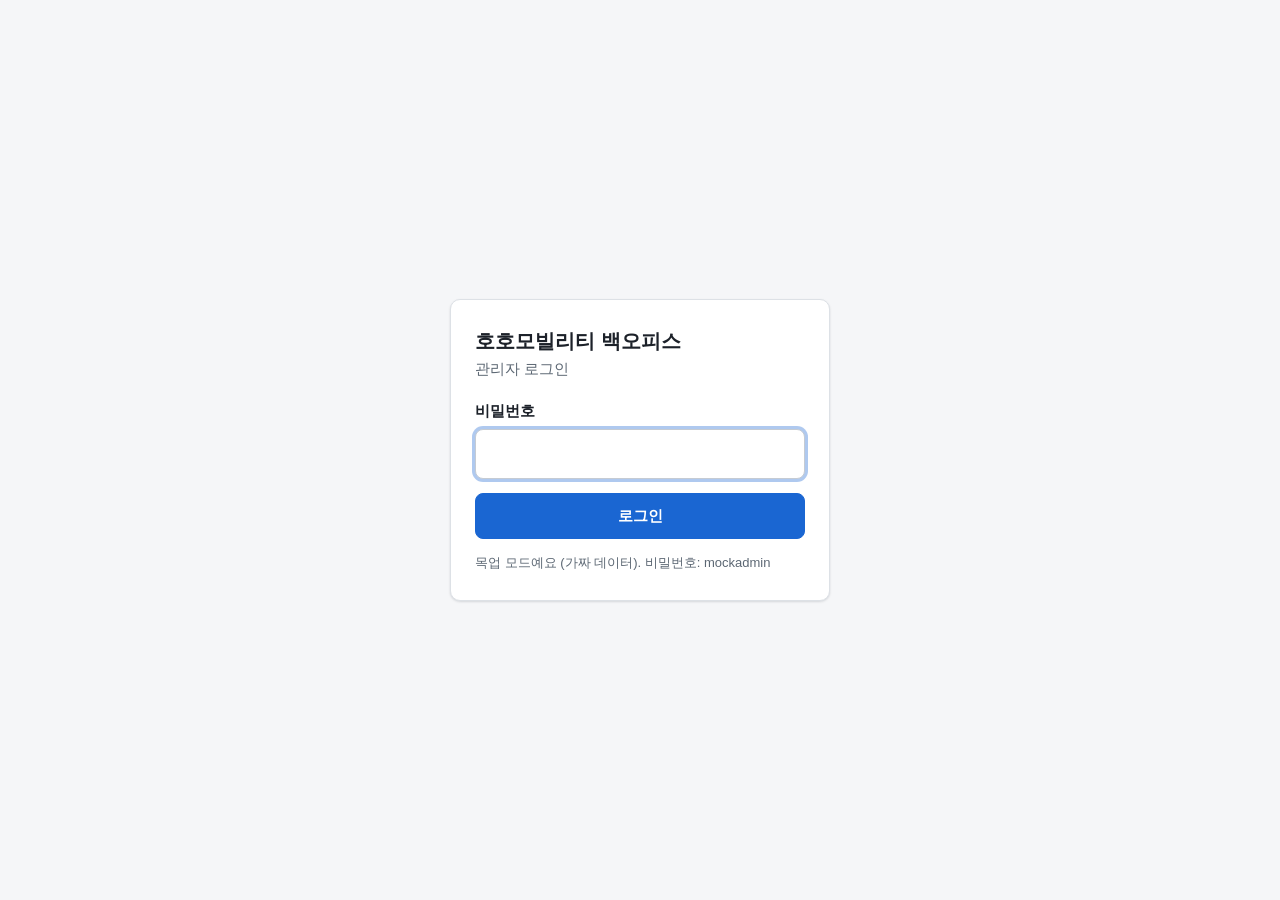
==== dashboard.html @ 7a56f04c "호호모빌리티 백오피스 관리자 화면 (GitHub Pages) - 로그인(#k= 자동로그인), P1 데이터 확인, P3 메시지, P4 대시보드 (읽기 전용) - FormatCore:" ====
<!DOCTYPE html>
<html lang="ko">
<head>
  <meta charset="utf-8">
  <meta name="viewport" content="width=device-width, initial-scale=1">
  <meta name="robots" content="noindex">
  <meta name="referrer" content="no-referrer">
  <meta http-equiv="Content-Security-Policy" content="default-src 'self'; script-src 'self'; style-src 'self'; img-src 'self' data:; font-src 'self'; connect-src https://script.google.com https://script.googleusercontent.com; object-src 'none'; base-uri 'none'; form-action 'none'">
  <title>대시보드</title>
  <link rel="icon" href="data:,">
  <link rel="stylesheet" href="assets/css/app.css?v=20261026">
  <script src="assets/js/auth.js?v=20261026"></script>
</head>
<body>
  <header id="topbar" class="topbar"></header>
  <main class="container">
    <div class="page-head">
      <h1>대시보드</h1>
      <p class="muted">날짜 기준으로 집계하고, 취소된 예약은 빼요.</p>
    </div>

    <div class="dash-controls">
      <div class="filter">
        <span class="filter-label" id="presetLabel">기간</span>
        <div class="seg" role="group" aria-labelledby="presetLabel" id="presets"></div>
      </div>
      <div class="filter" id="customBox" hidden>
        <span class="filter-label">직접 선택</span>
        <div class="range">
          <input type="date" id="from" class="input" aria-label="시작 날짜">
          <span class="muted">~</span>
          <input type="date" id="to" class="input" aria-label="끝 날짜">
        </div>
      </div>
      <div class="filter">
        <span class="filter-label" id="unitLabel">단위</span>
        <div class="seg" role="group" aria-labelledby="unitLabel" id="units"></div>
      </div>
    </div>
    <p class="period-note" id="periodNote" aria-live="polite"></p>

    <div id="dash" class="dash-body">
      <div class="kpis" id="kpis"></div>
      <div class="charts">
        <section class="chart-card" aria-labelledby="h-rev">
          <h2 id="h-rev">기간별 매출</h2>
          <p class="chart-sub">요금 합계</p>
          <div class="chart-box" id="chRevenue"></div>
          <div id="tbRevenue"></div>
        </section>
        <section class="chart-card" aria-labelledby="h-cnt">
          <h2 id="h-cnt">기간별 도착·출발 건수</h2>
          <div class="legend" id="lgCounts"></div>
          <div class="chart-box" id="chCounts"></div>
          <div id="tbCounts"></div>
        </section>
        <section class="chart-card" aria-labelledby="h-drv">
          <h2 id="h-drv">기사별 운행 건수와 정산액</h2>
          <p class="chart-sub">단위가 달라 두 차트로 나눠 그렸어요</p>
          <div class="multiples">
            <div><h3>운행 건수</h3><div class="chart-box" id="chDrvCount"></div></div>
            <div><h3>정산액</h3><div class="chart-box" id="chDrvPay"></div></div>
          </div>
          <div id="tbDrivers"></div>
        </section>
        <section class="chart-card" aria-labelledby="h-hr">
          <h2 id="h-hr">시간대별 예약 분포</h2>
          <p class="chart-sub">시간 칸 기준 0~23시</p>
          <div class="chart-box" id="chHours"></div>
          <div id="tbHours"></div>
        </section>
      </div>
    </div>
  </main>

  <script src="assets/js/config.js?v=20261026"></script>
  <script src="assets/js/format-core.js?v=20261026"></script>
  <script src="assets/js/schema-defaults.js?v=20261026"></script>
  <script src="assets/js/mock-data.js?v=20261026"></script>
  <script src="assets/js/api.js?v=20261026"></script>
  <script src="assets/js/ui.js?v=20261026"></script>
  <script src="assets/js/charts.js?v=20261026"></script>
  <script src="assets/js/dashboard.js?v=20261026"></script>
</body>
</html>
---- assets/css/app.css ----
/* 호호모빌리티 백오피스 — github.io 관리자 화면 */
:root {
  --bg: #f5f6f8;
  --surface: #ffffff;
  --surface-2: #f1f3f6;
  --text: #1c2129;
  --muted: #5c6773;
  --line: #dde1e6;
  --line-strong: #c5cbd3;
  --primary: #1a66d2;
  --primary-hover: #1452aa;
  --primary-soft: #e8f0fc;
  --ok: #137333;
  --ok-soft: #e6f4ea;
  --bad: #c5221f;
  --bad-soft: #fdecea;
  --warn: #8a5a00;
  --warn-soft: #fff4d6;
  --gray-soft: #eceff3;
  --focus: 0 0 0 3px rgba(26, 102, 210, 0.35);
  --radius: 10px;
  --shadow: 0 1px 2px rgba(16, 24, 40, 0.06), 0 1px 3px rgba(16, 24, 40, 0.08);
  /* 차트 — 1·2번은 흰 배경에서 색각 검증 통과 (CVD ΔE 24.7, 정상 ΔE 33.6, 대비 3:1 이상) */
  --c1: #2a78d6;
  --c2: #eb6834;
  --c-grid: #e6e9ee;
  --c-axis: #6b7580;
}

* { box-sizing: border-box; }
html, body { margin: 0; padding: 0; }
body {
  background: var(--bg);
  color: var(--text);
  font: 15px/1.5 -apple-system, BlinkMacSystemFont, "Apple SD Gothic Neo", "Malgun Gothic", "Noto Sans KR", "Segoe UI", sans-serif;
  -webkit-text-size-adjust: 100%;
}
[hidden] { display: none !important; }
h1, h2, h3 { margin: 0; line-height: 1.3; }
a { color: var(--primary); }
button, input, select, textarea { font: inherit; color: inherit; }
:focus-visible { outline: none; box-shadow: var(--focus); border-radius: 6px; }
.muted { color: var(--muted); }
.small { font-size: 13px; }
.offscreen { position: fixed; left: -9999px; top: -9999px; opacity: 0; }

/* ---------------------------------------------------------------- 상단 바 */
.topbar { background: var(--surface); border-bottom: 1px solid var(--line); position: sticky; top: 0; z-index: 10; }
.topbar-inner { max-width: 1400px; margin: 0 auto; padding: 0 16px; min-height: 56px; display: flex; align-items: center; gap: 16px; flex-wrap: wrap; }
.brand { font-weight: 800; color: var(--text); text-decoration: none; font-size: 16px; white-space: nowrap; }
.nav { display: flex; gap: 4px; flex: 1; flex-wrap: wrap; }
.nav-link { color: var(--muted); text-decoration: none; padding: 8px 12px; border-radius: 8px; font-weight: 600; white-space: nowrap; }
.nav-link:hover { background: var(--surface-2); color: var(--text); }
.nav-link.is-active { background: var(--primary-soft); color: var(--primary); }
.nav-ext { color: var(--primary); }
.topbar-user { display: flex; align-items: center; gap: 8px; margin-left: auto; }
.user-name { color: var(--muted); font-size: 14px; }
.badge-mock { background: var(--warn-soft); color: var(--warn); }

/* ---------------------------------------------------------------- 기본 요소 */
.container { max-width: 1400px; margin: 0 auto; padding: 20px 16px 48px; }
.page-head { display: flex; flex-wrap: wrap; align-items: baseline; gap: 4px 16px; margin-bottom: 16px; }
.page-head h1 { font-size: 22px; }
.page-head p { margin: 0; }
.card { background: var(--surface); border: 1px solid var(--line); border-radius: var(--radius); box-shadow: var(--shadow); }

.btn { display: inline-flex; align-items: center; justify-content: center; gap: 6px; border: 1px solid var(--line-strong); background: var(--surface); border-radius: 8px; padding: 8px 14px; min-height: 40px; cursor: pointer; font-weight: 600; text-decoration: none; color: var(--text); }
.btn:hover:not(:disabled) { background: var(--surface-2); }
.btn:disabled { opacity: 0.5; cursor: not-allowed; }
.btn-primary { background: var(--primary); border-color: var(--primary); color: #fff; }
.btn-primary:hover:not(:disabled) { background: var(--primary-hover); }
.btn-ghost { background: transparent; border-color: var(--line); }
.btn-sm { min-height: 32px; padding: 4px 10px; font-size: 13px; }
.btn-block { width: 100%; }

.input { border: 1px solid var(--line-strong); border-radius: 8px; padding: 8px 10px; min-height: 40px; background: var(--surface); width: 100%; }
select.input { width: auto; }

.badge { display: inline-block; padding: 2px 8px; border-radius: 999px; font-size: 12px; font-weight: 700; background: var(--gray-soft); color: var(--muted); white-space: nowrap; }
.badge-접수 { background: var(--primary-soft); color: var(--primary); }
.badge-배차완료 { background: var(--ok-soft); color: var(--ok); }
.badge-운행완료 { background: var(--gray-soft); color: var(--muted); }
.badge-취소 { background: var(--bad-soft); color: var(--bad); }
.badge-도착 { background: #e7f0ff; color: #1f4f9e; }
.badge-출발 { background: #fff0e3; color: #9a4a10; }

.msg { margin: 12px 0 0; font-size: 14px; }
.msg-error { color: var(--bad); }
.notice { background: var(--primary-soft); color: #23497e; border-radius: 8px; padding: 10px 14px; font-size: 14px; margin-bottom: 16px; }

/* 로딩·오류 */
.state { padding: 40px 16px; text-align: center; color: var(--muted); }
.state-error { color: var(--bad); }
.state-error p { margin: 0 0 12px; }
.state-loading { display: flex; align-items: center; justify-content: center; gap: 10px; }
.spinner { width: 18px; height: 18px; border: 3px solid var(--line); border-top-color: var(--primary); border-radius: 50%; animation: spin 0.8s linear infinite; }
@keyframes spin { to { transform: rotate(360deg); } }
@media (prefers-reduced-motion: reduce) { .spinner { animation-duration: 3s; } }

.toast { position: fixed; left: 50%; bottom: 24px; transform: translate(-50%, 20px); background: #1c2129; color: #fff; padding: 10px 16px; border-radius: 8px; font-size: 14px; opacity: 0; pointer-events: none; transition: opacity .2s, transform .2s; z-index: 50; max-width: calc(100% - 32px); }
.toast.is-on { opacity: 1; transform: translate(-50%, 0); }

/* ---------------------------------------------------------------- 로그인 */
.login-wrap { min-height: 100vh; display: flex; align-items: center; justify-content: center; padding: 24px 16px; }
.login-card { width: 100%; max-width: 380px; padding: 28px 24px; }
.login-title { font-size: 20px; margin-bottom: 4px; }
.login-card p { margin: 0 0 20px; }
.login-card label { display: block; font-weight: 600; margin-bottom: 6px; }
.login-card .input { font-size: 16px; padding: 12px; margin-bottom: 14px; }
.login-card .btn { min-height: 46px; }
.login-card #mockHint { margin: 14px 0 0; }

/* ---------------------------------------------------------------- 필터 */
.filters { display: flex; flex-wrap: wrap; align-items: flex-end; gap: 12px; background: var(--surface); border: 1px solid var(--line); border-radius: var(--radius); padding: 14px; margin-bottom: 14px; }
.filter { display: flex; flex-direction: column; gap: 4px; min-width: 0; }
.filter-q { flex: 1 1 220px; }
.filter-label { font-size: 12px; font-weight: 700; color: var(--muted); }
.range { display: flex; align-items: center; gap: 6px; }
.range .input { width: 150px; }
.filter-actions { flex-direction: row; gap: 8px; margin-left: auto; }
.ms { position: relative; }
.ms-summary { list-style: none; cursor: pointer; border: 1px solid var(--line-strong); border-radius: 8px; padding: 8px 32px 8px 10px; min-height: 40px; min-width: 130px; background: var(--surface); white-space: nowrap; max-width: 220px; overflow: hidden; text-overflow: ellipsis; position: relative; }
.ms-summary::-webkit-details-marker { display: none; }
.ms-summary::after { content: '▾'; position: absolute; right: 10px; top: 50%; transform: translateY(-50%); color: var(--muted); }
.ms-panel { position: absolute; top: calc(100% + 4px); left: 0; z-index: 20; background: var(--surface); border: 1px solid var(--line); border-radius: 8px; box-shadow: 0 8px 24px rgba(16, 24, 40, 0.14); padding: 6px; min-width: 180px; max-height: 280px; overflow-y: auto; }
.ms-option { display: flex; align-items: center; gap: 8px; padding: 6px 8px; border-radius: 6px; cursor: pointer; white-space: nowrap; }
.ms-option:hover { background: var(--surface-2); }

/* ---------------------------------------------------------------- 표 (P1) */
.result-bar { display: flex; align-items: center; justify-content: space-between; gap: 12px; margin: 4px 2px 10px; color: var(--muted); font-size: 14px; }
.table-box { background: var(--surface); border: 1px solid var(--line); border-radius: var(--radius); overflow: auto; max-height: calc(100vh - 290px); min-height: 200px; }
table.data { width: 100%; border-collapse: separate; border-spacing: 0; font-size: 14px; }
table.data th, table.data td { padding: 9px 12px; border-bottom: 1px solid var(--line); text-align: left; vertical-align: top; }
table.data thead th { position: sticky; top: 0; background: var(--surface-2); z-index: 1; white-space: nowrap; padding: 0; }
.sort-btn { all: unset; display: flex; align-items: center; gap: 4px; padding: 9px 12px; cursor: pointer; font-weight: 700; width: 100%; box-sizing: border-box; }
.sort-btn:focus-visible { box-shadow: inset var(--focus); }
.sort-ind { color: var(--muted); font-size: 11px; min-width: 10px; }
table.data tbody tr { cursor: pointer; }
table.data tbody tr:hover td { background: #f8fafc; }
table.data tbody tr:focus-visible { outline: none; }
table.data tbody tr:focus-visible td { background: var(--primary-soft); }
table.data td { white-space: nowrap; }
table.data td.num { text-align: right; font-variant-numeric: tabular-nums; white-space: nowrap; }
table.data td.nowrap { white-space: nowrap; }
table.data td.clip { max-width: 260px; overflow: hidden; text-overflow: ellipsis; white-space: nowrap; }
table.data td .sub { display: block; color: var(--muted); font-size: 12px; }
table.data td.id { color: var(--muted); font-size: 12px; white-space: nowrap; }
.empty-row td { text-align: center; color: var(--muted); padding: 40px; cursor: default; }
.pager { display: flex; align-items: center; justify-content: center; gap: 12px; margin-top: 14px; }

/* ---------------------------------------------------------------- 대화상자 */
.dialog { border: none; border-radius: 12px; padding: 0; width: min(640px, calc(100% - 24px)); max-height: calc(100vh - 48px); box-shadow: 0 20px 60px rgba(16, 24, 40, 0.3); color: var(--text); }
.dialog::backdrop { background: rgba(15, 20, 25, 0.45); }
.dialog-head { display: flex; justify-content: space-between; align-items: center; gap: 12px; padding: 16px 20px; border-bottom: 1px solid var(--line); }
.dialog-head h2 { font-size: 18px; }
.dialog-body { padding: 16px 20px; overflow-y: auto; max-height: calc(100vh - 200px); }
.dialog-foot { padding: 12px 20px; border-top: 1px solid var(--line); display: flex; justify-content: flex-end; gap: 8px; align-items: center; }
.dialog-foot .muted { margin-right: auto; font-size: 13px; }
.detail-list { display: grid; grid-template-columns: max-content 1fr; gap: 10px 20px; margin: 0; }
.detail-list dt { color: var(--muted); font-weight: 600; }
.detail-list dd { margin: 0; font-size: 17px; white-space: pre-wrap; word-break: break-word; }
.copy-area { width: 100%; min-height: 200px; margin-top: 8px; font-family: ui-monospace, Consolas, monospace; font-size: 13px; }

/* ---------------------------------------------------------------- 메시지 (P3) */
.msg-toolbar { display: flex; flex-wrap: wrap; align-items: center; gap: 10px 14px; background: var(--surface); border: 1px solid var(--line); border-radius: var(--radius); padding: 12px 14px; margin-bottom: 14px; }
.msg-toolbar label { font-weight: 600; }
.check-all { display: inline-flex; align-items: center; gap: 6px; font-weight: 600; }
.msg-toolbar .spacer { flex: 1; }
.cards { display: grid; grid-template-columns: 1fr; gap: 14px; }
@media (min-width: 1000px) { .cards { grid-template-columns: 1fr 1fr; } }
.mcard { background: var(--surface); border: 1px solid var(--line); border-radius: var(--radius); box-shadow: var(--shadow); display: flex; flex-direction: column; }
.mcard.is-selected { border-color: var(--primary); box-shadow: 0 0 0 2px var(--primary-soft); }
.mcard-head { display: flex; align-items: center; gap: 10px; padding: 12px 14px; border-bottom: 1px solid var(--line); flex-wrap: wrap; }
.mcard-head input[type=checkbox] { width: 20px; height: 20px; }
.mcard-when { font-weight: 700; }
.mcard-id { margin-left: auto; color: var(--muted); font-size: 12px; }
.mcard-sum { display: grid; grid-template-columns: max-content 1fr; gap: 4px 12px; padding: 12px 14px; margin: 0; font-size: 14px; }
.mcard-sum dt { color: var(--muted); }
.mcard-sum dd { margin: 0; white-space: pre-wrap; word-break: break-word; }
.mcard-msg { margin: 0 14px; padding: 12px; background: var(--surface-2); border-radius: 8px; font: 14px/1.6 inherit; white-space: pre-wrap; word-break: break-word; font-family: inherit; }
.mcard-warn { margin: 10px 14px 0; padding: 8px 12px 8px 28px; background: var(--warn-soft); color: var(--warn); border-radius: 8px; font-size: 13px; }
.mcard-foot { display: flex; justify-content: flex-end; padding: 12px 14px; }

/* ---------------------------------------------------------------- 대시보드 (P4) */
.dash-controls { display: flex; flex-wrap: wrap; align-items: flex-end; gap: 12px; background: var(--surface); border: 1px solid var(--line); border-radius: var(--radius); padding: 14px; margin-bottom: 14px; }
.seg { display: inline-flex; border: 1px solid var(--line-strong); border-radius: 8px; overflow: hidden; flex-wrap: wrap; }
.seg button { border: none; background: var(--surface); padding: 8px 12px; min-height: 40px; cursor: pointer; font-weight: 600; color: var(--muted); }
.seg button + button { border-left: 1px solid var(--line); }
.seg button[aria-pressed="true"] { background: var(--primary-soft); color: var(--primary); }
.period-note { color: var(--muted); font-size: 13px; margin: 0 0 12px 2px; }
.kpis { display: grid; grid-template-columns: repeat(4, minmax(0, 1fr)); gap: 12px; margin-bottom: 14px; }
@media (max-width: 960px) { .kpis { grid-template-columns: repeat(2, minmax(0, 1fr)); } }
.kpi-value.is-pair { font-size: 20px; padding: 3px 0; }
.kpi { background: var(--surface); border: 1px solid var(--line); border-radius: var(--radius); padding: 14px 16px; }
.kpi-label { color: var(--muted); font-size: 13px; font-weight: 600; }
.kpi-value { font-size: 26px; font-weight: 700; margin: 4px 0 2px; letter-spacing: -0.01em; }
.kpi-value .unit { font-size: 15px; font-weight: 700; margin-left: 2px; color: var(--muted); }
.kpi-delta { font-size: 13px; color: var(--muted); font-variant-numeric: tabular-nums; }
.kpi-delta .up { color: var(--ok); font-weight: 700; }
.kpi-delta .down { color: var(--bad); font-weight: 700; }
.charts { display: grid; grid-template-columns: 1fr; gap: 14px; }
@media (min-width: 1100px) { .charts { grid-template-columns: 1fr 1fr; } }
.chart-card { background: var(--surface); border: 1px solid var(--line); border-radius: var(--radius); padding: 14px 16px; min-width: 0; }
.chart-card h2 { font-size: 15px; margin-bottom: 2px; }
.chart-card .chart-sub { color: var(--muted); font-size: 12px; margin: 0 0 8px; }
.chart-box { position: relative; min-height: 120px; }
.chart { width: 100%; display: block; overflow: visible; }
.chart text { font-size: 11px; fill: var(--c-axis); font-family: inherit; }
.chart text.tick { font-variant-numeric: tabular-nums; }
.chart text.label { fill: var(--text); font-size: 12px; }
.chart text.val { fill: var(--text); font-weight: 600; font-size: 12px; }
.chart .grid { stroke: var(--c-grid); stroke-width: 1; }
.chart .axis { stroke: var(--line-strong); stroke-width: 1; }
.chart .s1 { fill: var(--c1); }
.chart .s2 { fill: var(--c2); }
.chart .line { fill: none; stroke: var(--c1); stroke-width: 2; stroke-linejoin: round; stroke-linecap: round; }
.chart .dot { fill: var(--c1); }
.chart .dot-ring { fill: var(--surface); }
.chart .cross { stroke: var(--line-strong); stroke-width: 1; }
.chart .hit { fill: transparent; cursor: default; }
.chart .hit:focus { outline: none; }
.chart .hit:focus-visible { fill: rgba(26, 102, 210, 0.08); stroke: var(--primary); stroke-width: 1; }
.chart .hit:hover { fill: rgba(28, 33, 41, 0.04); }
.legend { display: flex; gap: 14px; font-size: 12px; color: var(--muted); margin: 2px 0 6px; }
.legend i { display: inline-block; width: 10px; height: 10px; border-radius: 2px; margin-right: 5px; vertical-align: -1px; }
.legend .k1 { background: var(--c1); }
.legend .k2 { background: var(--c2); }
.chart-empty { color: var(--muted); font-size: 14px; padding: 40px 0; text-align: center; margin: 0; }
.multiples { display: grid; grid-template-columns: 1fr; gap: 12px; }
@media (min-width: 560px) { .multiples { grid-template-columns: 1fr 1fr; } }
.multiples h3 { font-size: 13px; color: var(--muted); margin: 0 0 4px; }
.chart-tip { position: fixed; z-index: 60; pointer-events: none; background: var(--surface); border: 1px solid var(--line); border-radius: 8px; box-shadow: 0 6px 20px rgba(16, 24, 40, 0.16); padding: 8px 10px; font-size: 13px; opacity: 0; transition: opacity .1s; min-width: 120px; }
.chart-tip.is-on { opacity: 1; }
.chart-tip-title { color: var(--muted); font-size: 12px; margin-bottom: 4px; }
.chart-tip-row { display: flex; align-items: center; gap: 6px; }
.chart-tip-row strong { font-variant-numeric: tabular-nums; }
.chart-tip-name { color: var(--muted); }
.chart-tip-key { display: inline-block; width: 12px; height: 2px; border-radius: 1px; }
.chart-tip-key.k-line, .chart-tip-key.k-s1 { background: var(--c1); }
.chart-tip-key.k-s2 { background: var(--c2); }
.table-view { margin-top: 8px; font-size: 13px; }
.table-view summary { cursor: pointer; color: var(--muted); font-weight: 600; padding: 4px 0; width: max-content; }
.table-view-body { max-height: 260px; overflow: auto; border: 1px solid var(--line); border-radius: 8px; margin-top: 6px; }
table.data-compact { font-size: 13px; }
table.data-compact th, table.data-compact td { padding: 5px 10px; }
table.data-compact thead th { padding: 6px 10px; }
table.data-compact tbody tr { cursor: default; }
table.data-compact .num { text-align: right; font-variant-numeric: tabular-nums; }
table.data-compact tbody th { font-weight: 500; text-align: left; }
.dash-body { transition: opacity .15s; }
.dash-body.is-stale { opacity: 0.5; pointer-events: none; }

@media (max-width: 640px) {
  .page-head h1 { font-size: 19px; }
  .filter-actions { margin-left: 0; }
  .range .input { width: 130px; }
  .topbar-inner { gap: 8px; padding: 8px 12px; }
  .nav { order: 3; flex-basis: 100%; overflow-x: auto; flex-wrap: nowrap; }
  .kpi-value { font-size: 22px; }
}
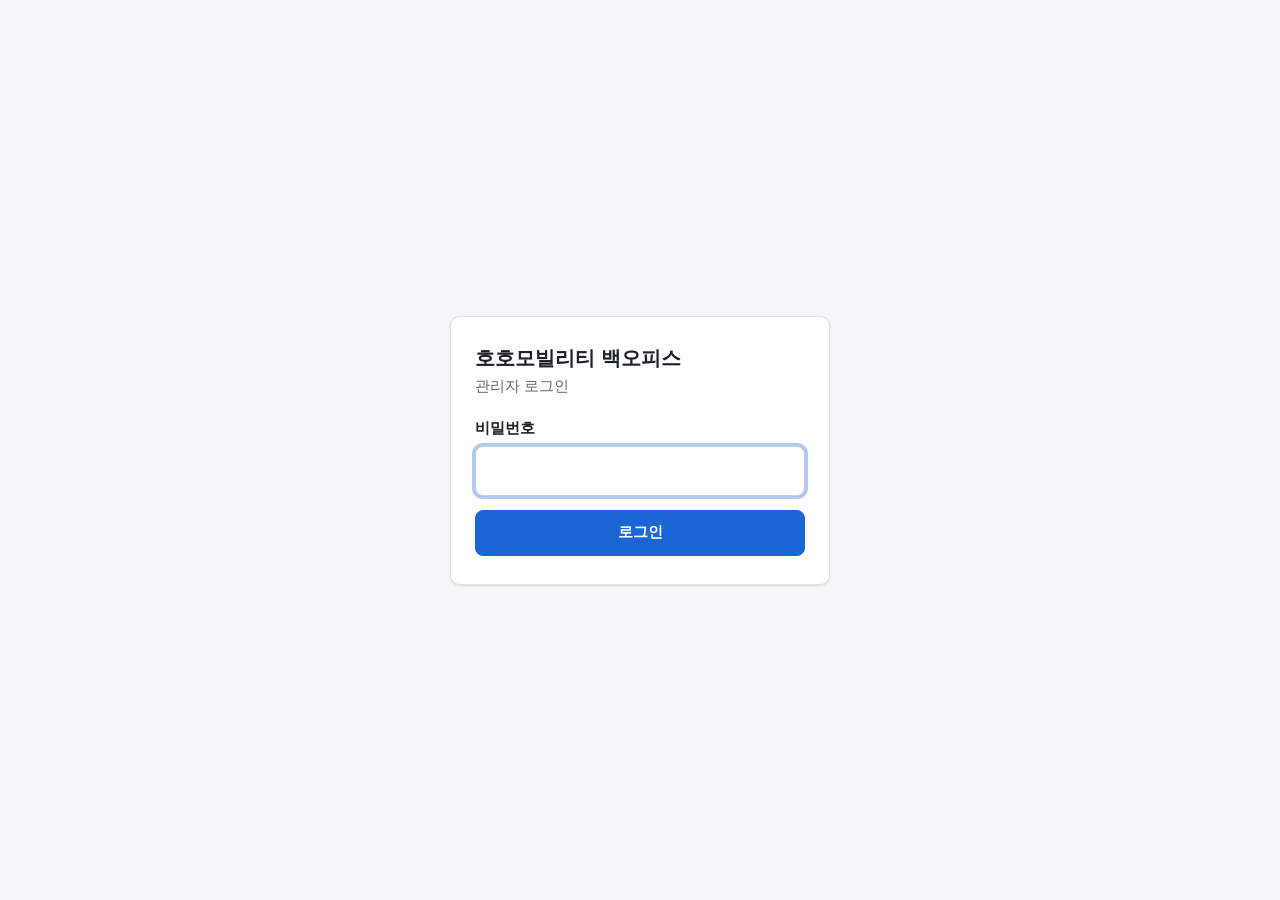
==== commit 7414bda2: "첫 화면 요청을 동시에 보내 대기 시간 줄이기 - P1: 스키마와 첫 데이터 요청을 동시에 - P3: 기본 필터를 초기값으로 짐작해 데이터도 동시에 요청 (실제 기본값과 다르면 다" ====
--- a/dashboard.html
+++ b/dashboard.html
@@ -8,8 +8,8 @@
   <meta http-equiv="Content-Security-Policy" content="default-src 'self'; script-src 'self'; style-src 'self'; img-src 'self' data:; font-src 'self'; connect-src https://script.google.com https://script.googleusercontent.com; object-src 'none'; base-uri 'none'; form-action 'none'">
   <title>대시보드</title>
   <link rel="icon" href="data:,">
-  <link rel="stylesheet" href="assets/css/app.css?v=20261026">
-  <script src="assets/js/auth.js?v=20261026"></script>
+  <link rel="stylesheet" href="assets/css/app.css?v=202610271156">
+  <script src="assets/js/auth.js?v=202610271156"></script>
 </head>
 <body>
   <header id="topbar" class="topbar"></header>
@@ -73,13 +73,13 @@
     </div>
   </main>
 
-  <script src="assets/js/config.js?v=20261026"></script>
-  <script src="assets/js/format-core.js?v=20261026"></script>
-  <script src="assets/js/schema-defaults.js?v=20261026"></script>
-  <script src="assets/js/mock-data.js?v=20261026"></script>
-  <script src="assets/js/api.js?v=20261026"></script>
-  <script src="assets/js/ui.js?v=20261026"></script>
-  <script src="assets/js/charts.js?v=20261026"></script>
-  <script src="assets/js/dashboard.js?v=20261026"></script>
+  <script src="assets/js/config.js?v=202610271156"></script>
+  <script src="assets/js/format-core.js?v=202610271156"></script>
+  <script src="assets/js/schema-defaults.js?v=202610271156"></script>
+  <script src="assets/js/mock-data.js?v=202610271156"></script>
+  <script src="assets/js/api.js?v=202610271156"></script>
+  <script src="assets/js/ui.js?v=202610271156"></script>
+  <script src="assets/js/charts.js?v=202610271156"></script>
+  <script src="assets/js/dashboard.js?v=202610271156"></script>
 </body>
 </html>
